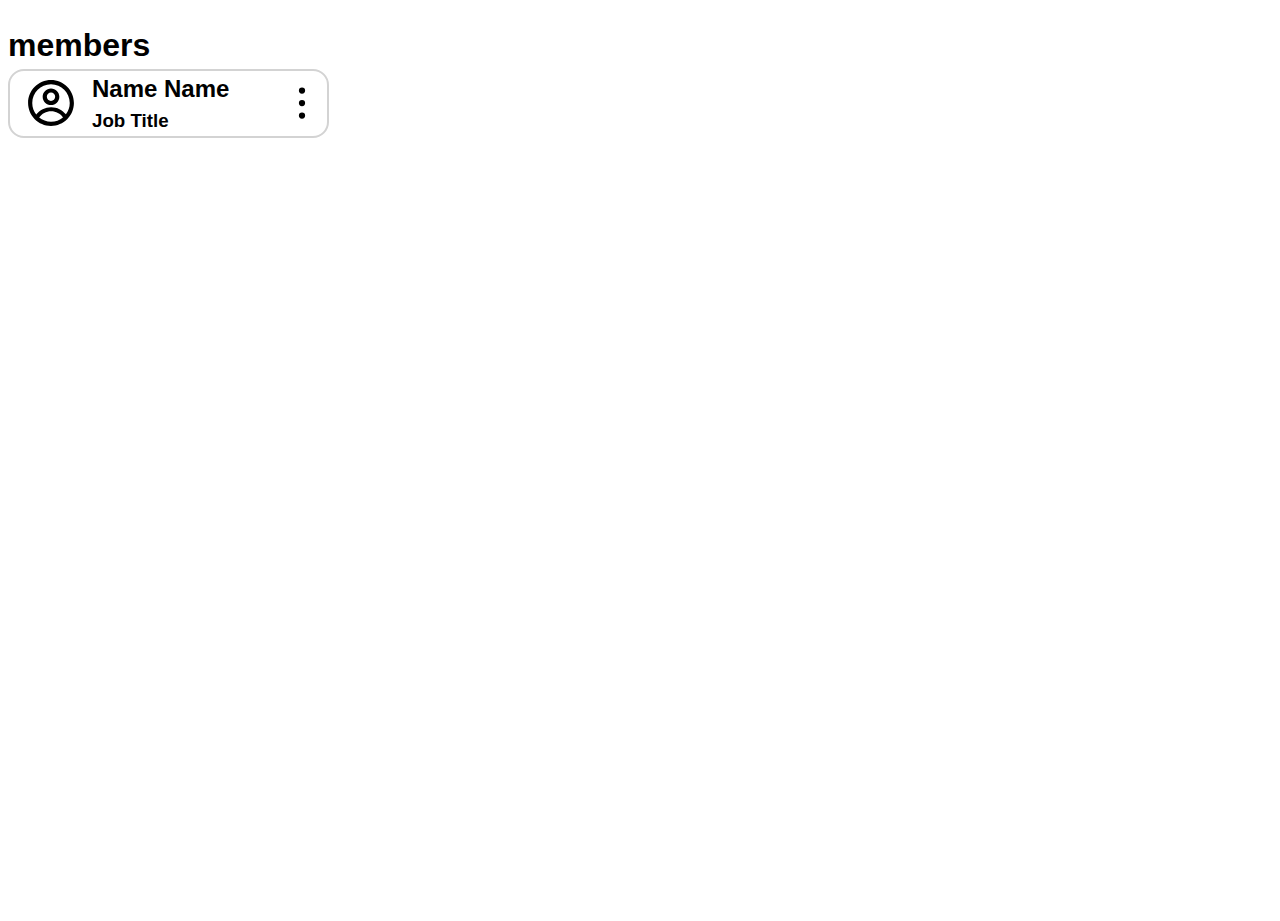
==== index.html @ 8210de0a "Adding members" ====
<!DOCTYPE html>
<html>

<head>
    <title>DevOps - Task Management</title>
    <link rel="stylesheet" href="main.css">
</head>
<body>
    <div class="main">
        <div class="members">
            <h1>members</h1>
            <div class="user">
                <img class="icon mr-1" src="/svg/profile_icons/profile_icon.svg" alt="profile icon image">
                <div class="info">
                    <h2>Name Name</h2>
                    <h3>Job Title</h3>
                </div>
                <img class="icon" src="/svg/profile_icons/three_dots_vertical.svg" alt="three vertical dots button">
            </div>
        </div>
    </div>
</body>
</html>
---- main.css ----
/* Box sizing rules */
*,
*::before,
*::after {
    box-sizing: border-box;
}

/* Remove default margin */
body,
h1,
h2,
h3,
h4,
p,
figure,
blockquote,
dl,
dd {
    margin-block-end: 0;
}

/* Remove list styles on ul, ol elements with a list role, which suggests default styling will be removed */
ul[role='list'],
ol[role='list'] {
    list-style: none;
}

/* Set core root defaults */
html:focus-within {
    scroll-behavior: smooth;
}

/* Set core body defaults */
body {
    min-height: 100vh;
    text-rendering: optimizeSpeed;
    line-height: 1.5;
}

/* A elements that don't have a class get default styles */
a:not([class]) {
    text-decoration-skip-ink: auto;
}

/* Make images easier to work with */
img,
picture {
    max-width: 100%;
    display: block;
}

/* Inherit fonts for inputs and buttons */
input,
button,
textarea,
select {
    font: inherit;
}

/* Remove all animations, transitions and smooth scroll for people that prefer not to see them */
@media (prefers-reduced-motion: reduce) {
    html:focus-within {
        scroll-behavior: auto;
    }

    *,
    *::before,
    *::after {
        animation-duration: 0.01ms !important;
        animation-iteration-count: 1 !important;
        transition-duration: 0.01ms !important;
        scroll-behavior: auto !important;
    }
}

body,
p,
h1,
h2,
h3,
h4,
h5,
h6 {
    font-family: "Segoe UI", Arial, sans-serif;
}

.member {
    display: flex;
}

.user {
    display: flex;
    flex-direction: row;
    align-items: center;
    border-radius: 1rem 1rem;
    border: 2px solid lightgray;
    width: fit-content;
    padding: 0 0 0 1rem;
}

.user .info h2,h3,p {
    margin: 0 3rem 0 0;
}

.user  .icon {
    width: 50px;
    height: 50px;
}

.mr-1 {
    margin-right: 1rem;
}
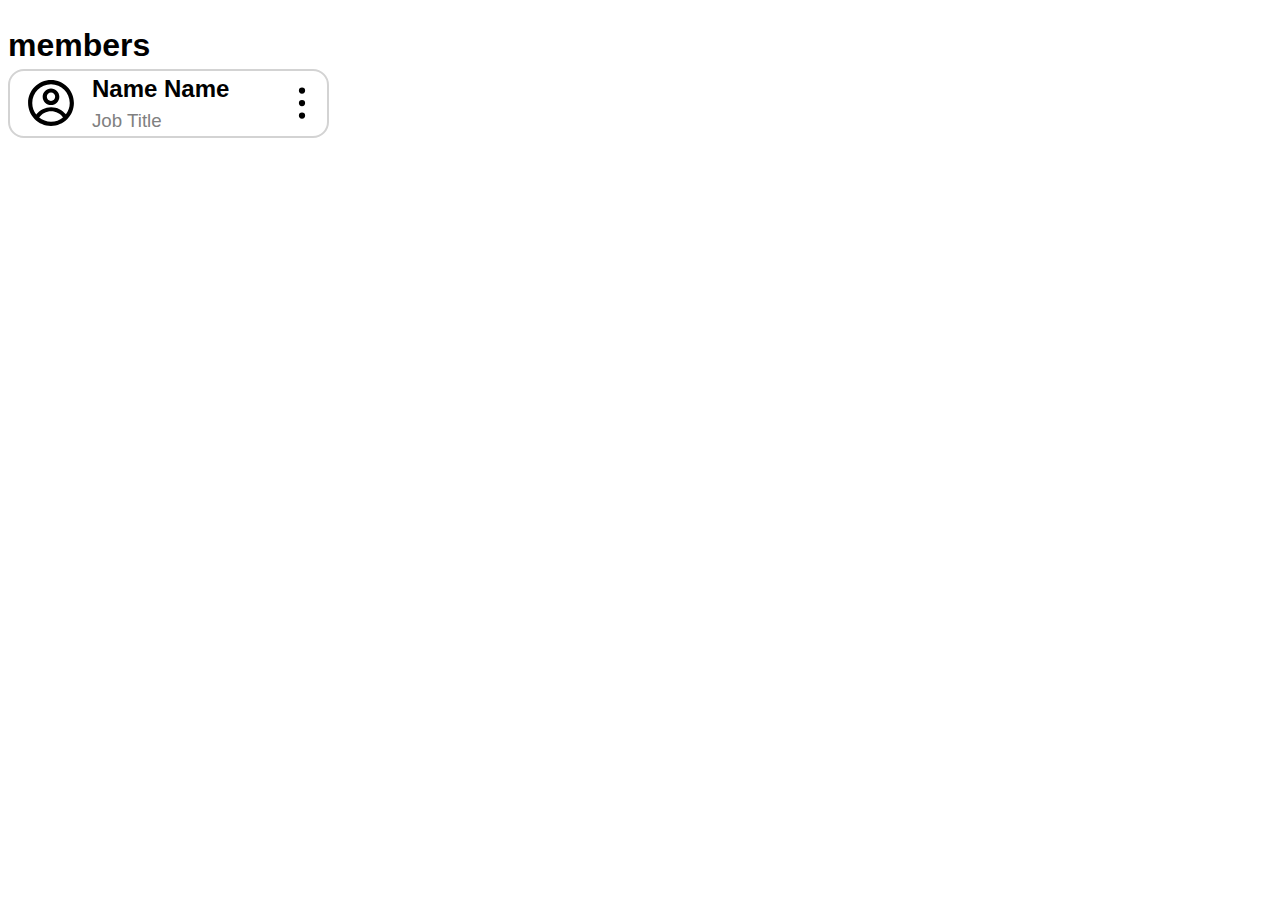
==== commit 758ec81f: "Changing css auto capitalising" ====
--- a/index.html
+++ b/index.html
@@ -12,8 +12,8 @@
             <div class="user">
                 <img class="icon mr-1" src="/svg/profile_icons/profile_icon.svg" alt="profile icon image">
                 <div class="info">
-                    <h2>Name Name</h2>
-                    <h3>Job Title</h3>
+                    <h2>name name</h2>
+                    <h3>job title</h3>
                 </div>
                 <img class="icon" src="/svg/profile_icons/three_dots_vertical.svg" alt="three vertical dots button">
             </div>
--- a/main.css
+++ b/main.css
@@ -98,8 +98,22 @@
     padding: 0 0 0 1rem;
 }
 
-.user .info h2,h3,p {
+.user .info {
     margin: 0 3rem 0 0;
+    text-transform: capitalize;
+    
+}
+
+.user .info h3 {
+    color: gray;
+    font-weight: 500;
+    margin: 0;
+}
+
+.user .info h2 {
+    /* color: gray; */
+    font-weight: 700;
+    margin: 0;
 }
 
 .user  .icon {
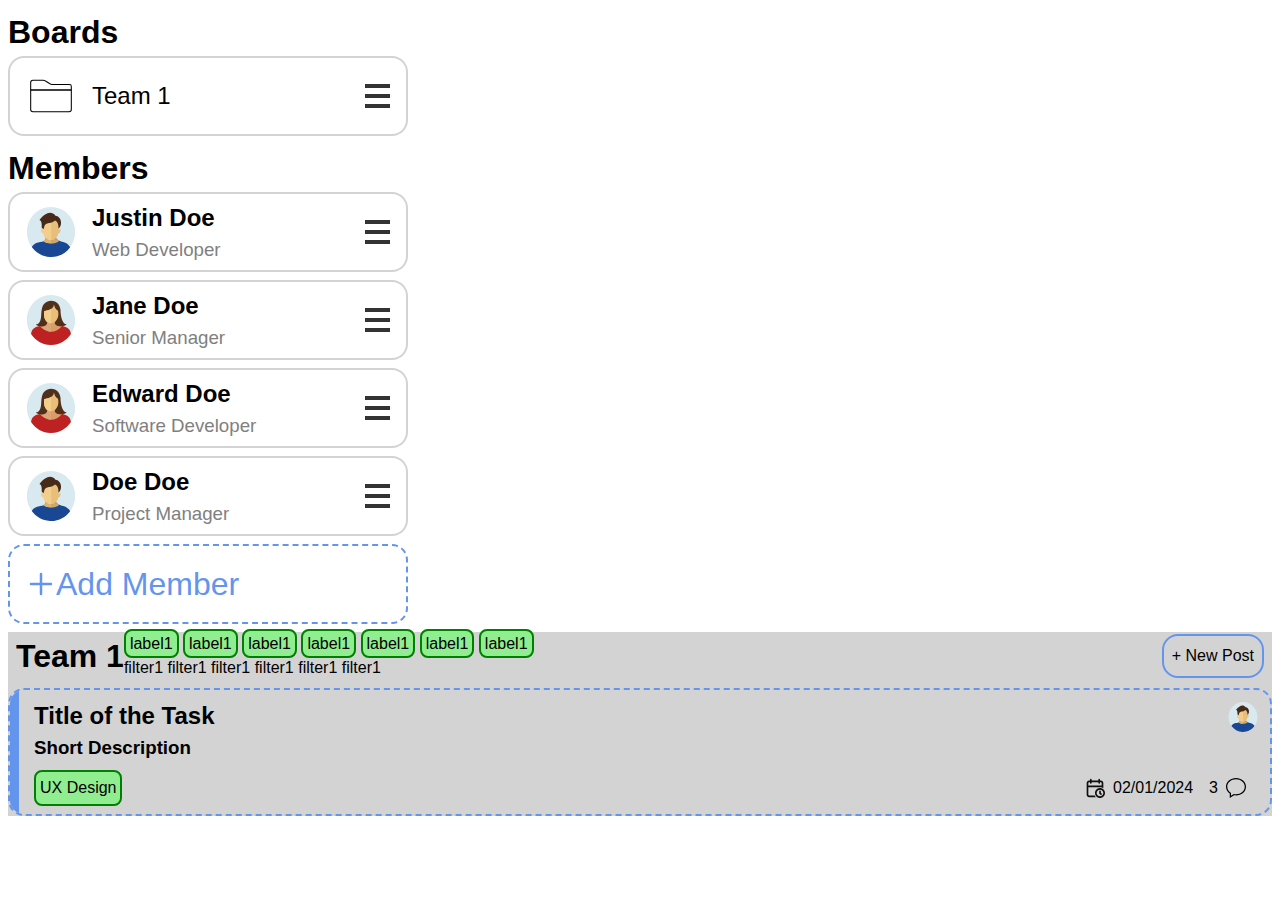
==== commit 5554c456: "Added Members and Boards and tasks" ====
--- a/index.html
+++ b/index.html
@@ -4,20 +4,202 @@
 <head>
     <title>DevOps - Task Management</title>
     <link rel="stylesheet" href="main.css">
+    <script>
+        function toggleUserDropdown(event) {
+            event.classList.toggle("change");
+            var dropdownContent = document.querySelector('.dropdown-content');
+            dropdownContent.style.display = (dropdownContent.style.display === 'block') ? 'none' : 'block';
+        }
+
+        document.addEventListener('DOMContentLoaded', function () {
+            const user_data = [
+                {
+                    name: 'Justin Doe',
+                    title: 'Web Developer',
+                    icon: "male"
+                },
+                {
+                    name: 'Jane Doe',
+                    title: 'Senior Manager',
+                    icon: "female"
+                },
+                {
+                    name: 'Edward Doe',
+                    title: 'Software Developer',
+                    icon: "female"
+                },
+                {
+                    name: 'Doe Doe',
+                    title: 'Project Manager',
+                    icon: "male"
+                },
+            ];
+
+            const container = document.getElementById('container');
+
+            user_data.forEach(function ({ name, title, icon }) {
+                const user_div = document.createElement("div");
+                user_div.setAttribute('class', 'nav-containers');
+
+                const profile_icon = document.createElement("img");
+                profile_icon.setAttribute('class', 'icon mr-1');
+                if (icon === "male") {
+                    profile_icon.setAttribute('src', '/svg/profile_icons/man-user-circle-icon.svg');
+                } else {
+                    profile_icon.setAttribute('src', '/svg/profile_icons/woman-user-circle-icon.svg');
+                }
+
+                const info_div = document.createElement("div");
+                info_div.setAttribute('class', 'info');
+
+                const name_h2 = document.createElement("h2");
+                name_h2.setAttribute('class', 'capitalise');
+                name_h2.innerText = name;
+
+                const title_h3 = document.createElement("h3");
+                title_h3.setAttribute('class', 'capitalise');
+                title_h3.setAttribute('class', 'grey')
+                title_h3.innerText = title;
+
+                const dropdown_container_div = document.createElement("div");
+                dropdown_container_div.setAttribute('class', 'dropdown-container');
+
+                const hamburger_div = document.createElement("div");
+                hamburger_div.setAttribute('class', 'container mr-1');
+
+
+                const bar1_div = document.createElement("div");
+                bar1_div.setAttribute('class', 'bar1');
+
+                const bar2_div = document.createElement("div");
+                bar2_div.setAttribute('class', 'bar2');
+
+                const bar3_div = document.createElement("div");
+                bar3_div.setAttribute('class', 'bar3');
+
+                const dropdown_content_div = document.createElement("div");
+                dropdown_content_div.setAttribute('class', 'dropdown-content');
+
+
+                const remove_text_span = document.createElement("span");
+                remove_text_span.setAttribute('class', 'remove-text capitalise');
+                remove_text_span.innerText = "remove";
+
+                user_div.appendChild(profile_icon);
+                user_div.appendChild(info_div);
+                user_div.appendChild(dropdown_container_div);
+
+                info_div.appendChild(name_h2);
+                info_div.appendChild(title_h3);
+
+                dropdown_container_div.appendChild(hamburger_div);
+                dropdown_container_div.appendChild(dropdown_content_div);
+
+                hamburger_div.appendChild(bar1_div);
+                hamburger_div.appendChild(bar2_div);
+                hamburger_div.appendChild(bar3_div);
+
+                dropdown_content_div.appendChild(remove_text_span);
+
+                container.appendChild(user_div);
+
+                hamburger_div.addEventListener('click', function (event) {
+                    hamburger_div.classList.toggle('change');
+                    dropdown_content_div.style.display = (dropdown_content_div.style.display === 'block') ? 'none' : 'block';;
+                });
+            });
+        })
+
+    </script>
 </head>
+
 <body>
     <div class="main">
+        <div class="boards">
+            <h1 class="capitalise">boards</h1>
+            <div class="nav-containers">
+                <img class="icon mr-1" src="/svg/profile_icons/folder-svgrepo-com.svg">
+                <h3 class="capitalise board-header">team 1</h3>
+                <div class="dropdown-container">
+                    <div class="container mr-1" onclick="toggleUserDropdown(this)">
+                        <div class="bar1"></div>
+                        <div class="bar2"></div>
+                        <div class="bar3"></div>
+                    </div>
+                    <div class="dropdown-content">
+                        <span class="remove-text capitalise">remove</span>
+                    </div>
+                </div>
+            </div>
+        </div>
+
+
         <div class="members">
-            <h1>members</h1>
-            <div class="user">
-                <img class="icon mr-1" src="/svg/profile_icons/profile_icon.svg" alt="profile icon image">
-                <div class="info">
-                    <h2>name name</h2>
-                    <h3>job title</h3>
-                </div>
-                <img class="icon" src="/svg/profile_icons/three_dots_vertical.svg" alt="three vertical dots button">
+            <h1 class="capitalise">members</h1>
+            <div id="container"></div>
+            <div class="capitalise member-addition">
+                <img class="icon-sm red" src="/svg/profile_icons/plus-large-svgrepo-com.svg" alt="add member button">
+                <p>Add Member</p>
+            </div>
+        </div>
+
+        <div class="task-board">
+            <div class="header inline-row">
+                <h1> Team 1 </h1>
+                <div class="inline-column">
+                    <div class="labels">
+                        <span class="label">label1</span>
+                        <span class="label">label1</span>
+                        <span class="label">label1</span>
+                        <span class="label">label1</span>
+                        <span class="label">label1</span>
+                        <span class="label">label1</span>
+                        <span class="label">label1</span>
+                    </div>
+                    <div class="filters">
+                        <span>filter1</span>
+                        <span>filter1</span>
+                        <span>filter1</span>
+                        <span>filter1</span>
+                        <span>filter1</span>
+                        <span>filter1</span>
+                    </div>
+                </div>
+                <div class="new-post-btn capitalise">
+                    + new post
+                </div>
+            </div>
+
+            <div class="tasks">
+                <div class="task">
+                    <!-- <span class="status">status bar</span> -->
+                    <div class="inline-row">
+                        <div>
+                            <h2>Title of the Task</h2>
+                            <h3>Short Description</h3>
+                        </div>
+                        <img class="user-assigned-icon" src="/svg/profile_icons/man-user-circle-icon.svg"
+                            alt="user assigned profile icon">
+
+                    </div>
+                    <div class="inline-row">
+                        <span class="label">UX Design</span>
+                        <div class="date">
+                            <img class="date-icon" src="/svg/profile_icons/calendar-time-svgrepo-com.svg"
+                                alt="calendar icon for the date">
+                            <p>02/01/2024 </p>
+                        </div>
+                        <div class="comments">
+                            <p> 3</p>
+                            <img class="comment-icon" src="/svg/profile_icons/comment-1-svgrepo-com.svg"
+                                alt="comment indicator icon">
+                        </div>
+                    </div>
+                </div>
             </div>
         </div>
     </div>
+
 </body>
+
 </html>--- a/main.css
+++ b/main.css
@@ -86,41 +86,248 @@
 
 .member {
     display: flex;
-}
-
-.user {
+
+}
+
+.nav-containers {
     display: flex;
     flex-direction: row;
     align-items: center;
     border-radius: 1rem 1rem;
     border: 2px solid lightgray;
-    width: fit-content;
+    width: 25rem;
+    height: 5rem;
     padding: 0 0 0 1rem;
-}
-
-.user .info {
+    margin-bottom: 0.5rem;
+}
+
+.nav-containers .info {
     margin: 0 3rem 0 0;
-    text-transform: capitalize;
-    
-}
-
-.user .info h3 {
-    color: gray;
+}
+
+.nav-containers h3 {
     font-weight: 500;
-    margin: 0;
-}
-
-.user .info h2 {
+}
+
+.nav-containers h2 {
     /* color: gray; */
     font-weight: 700;
-    margin: 0;
-}
-
-.user  .icon {
+}
+
+.nav-containers p,
+h2,
+h3 {
+    margin: 0
+}
+
+.nav-containers .icon {
     width: 50px;
     height: 50px;
 }
 
+.icon-button {
+    background: none;
+    border: none;
+    padding: 0;
+    cursor: pointer;
+}
+
+.dropdown-container {
+    position: relative;
+    margin-left: auto;
+}
+
+.dropdown-content {
+    display: none;
+    position: absolute;
+    background-color: #fff;
+    box-shadow: 0 2px 4px rgba(0, 0, 0, 0.1);
+    z-index: 1;
+}
+
+.remove-text {
+    color: red;
+    padding: 8px;
+    display: block;
+    text-align: center;
+}
+
+
 .mr-1 {
     margin-right: 1rem;
-}+}
+
+.container:hover {
+    cursor: pointer;
+}
+
+.bar1,
+.bar2,
+.bar3 {
+    width: 25px;
+    height: 4px;
+    background-color: #333;
+    margin: 6px 0;
+    transition: 0.4s;
+}
+
+.change .bar1 {
+    transform: translate(0, 10px) rotate(-45deg);
+}
+
+.change .bar2 {
+    opacity: 0;
+}
+
+.change .bar3 {
+    transform: translate(0, -10px) rotate(45deg);
+}
+
+.capitalise {
+    text-transform: capitalize;
+}
+
+.member-addition {
+    font-weight: 400;
+    font-size: 2rem;
+    display: flex;
+    flex-direction: row;
+    border: 2px dashed #6495ED;
+    color: #6495ED;
+    border-radius: 1rem 1rem;
+    width: 25rem;
+    height: 5rem;
+    padding: 0 0 0 1rem;
+    margin-bottom: 0.5rem;
+    align-items: center;
+}
+
+.member-addition:hover {
+    cursor: pointer
+}
+
+.member-addition p {
+    margin: 0
+}
+
+.icon-sm {
+    width: 30px;
+    height: 30px;
+    stroke: #6495ED;
+}
+
+.board-header {
+    font-size: 1.5rem;
+    color: black;
+}
+
+.board-header h3 {
+    color: black;
+}
+
+.grey {
+    color: gray;
+}
+
+.selected {
+    background-color: #6495ED;
+    border-color: black;
+}
+
+.task-board {
+    width: fill;
+    height: fill;
+    background-color: lightgray;
+}
+
+.task {
+    position: relative;
+    border: 2px dashed #6495ED;
+    border-radius: 1rem 1rem;
+    margin: 0.5rem 0 0.5rem 0;
+    align-items: center;
+    padding-left: 1rem; /* Add padding to create space for the strip */
+    overflow: hidden;
+}
+
+.task::before {
+    content: "";
+    position: absolute;
+    top: 0;
+    left: 0;
+    height: 100%; /* Make the strip cover the full height of the task */
+    width: 9px; /* Adjust the width of the strip as needed */
+    background-color: #6495ED; /* Set the desired color */
+}
+
+.date-icon {
+    width: 20px;
+    height: 20px;
+}
+
+.user-assigned-icon {
+    width: 30px;
+    height: 30px;
+
+    margin: 0.25rem 0.25rem auto auto;
+}
+
+.comment-icon {
+    width: 20px;
+    height: 20px;
+}
+
+.inline-row {
+    display: flex;
+    flex-direction: row;
+    align-items: center;
+    margin: 0.5rem;
+}
+
+.date {
+    margin-left: auto;
+    display: flex;
+    flex-direction: row;
+    align-items: center;
+}
+
+.inline-column {
+    display: flex;
+    flex-direction: column;
+    align-items: left;
+}
+.date-icon {
+    
+    margin-right: 0.5rem;
+}
+
+.comments {
+    margin-left: 1rem;
+    margin-right: 1rem;
+    display: flex;
+    flex-direction: row;
+    align-items: center;
+}
+
+.comments p {
+    margin-right: 0.5rem;
+}
+
+p, h1, h2, h3 {
+    margin-top: 0;
+}
+
+.label {
+    border-radius: 0.5rem 0.5rem;
+    border: 2px solid green;
+    padding: 0.25rem;
+    background-color: lightgreen;
+}
+
+.new-post-btn {
+    margin-left: auto;
+    border-radius: 1rem;
+    border: 2px solid #6495ED;
+    padding: 0.5rem;
+}
+
